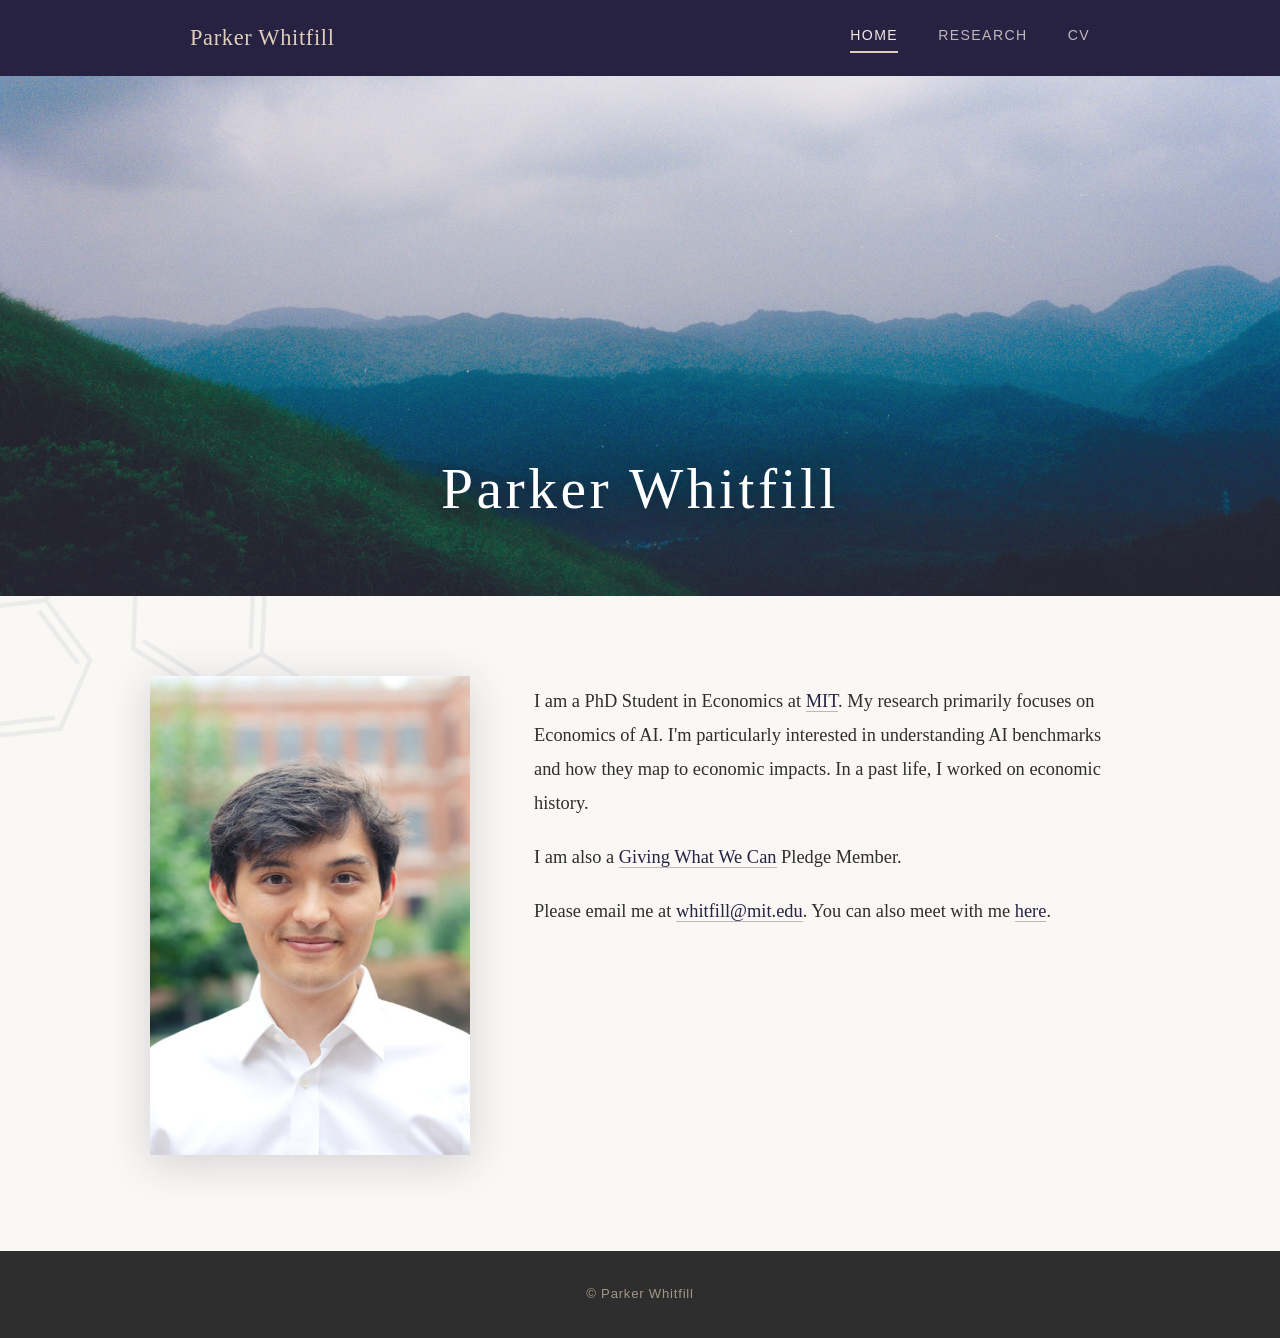
==== index.html @ f24e214f "Initial site: clone of parkerwhitfill.com from Wix to static HTML/CSS Co-Authored-By: Claude Opus 4." ====
<!DOCTYPE html>
<html lang="en">
<head>
    <meta charset="UTF-8">
    <meta name="viewport" content="width=device-width, initial-scale=1.0">
    <title>Parker Whitfill | Economics</title>
    <meta name="description" content="Academic Website of Parker Whitfill. PhD Student MIT.">
    <meta property="og:title" content="Parker Whitfill | Economics">
    <meta property="og:description" content="Academic Website of Parker Whitfill. PhD Student MIT.">
    <meta property="og:url" content="https://www.parkerwhitfill.com">
    <meta property="og:type" content="website">
    <link rel="stylesheet" href="style.css">
</head>
<body>

    <header>
        <div class="header-inner">
            <a href="index.html" class="logo">Parker Whitfill</a>
            <nav>
                <a href="index.html" class="active">Home</a>
                <a href="research.html">Research</a>
                <a href="cv.pdf" target="_blank">CV</a>
            </nav>
        </div>
    </header>

    <section class="hero">
        <img src="images/hero-bg.jpg" alt="Green hills and misty mountains" class="hero-img">
        <div class="hero-overlay"></div>
        <div class="hero-content">
            <h1>Parker Whitfill</h1>
        </div>
    </section>

    <main>
        <section class="about">
            <div class="about-inner">
                <div class="about-photo">
                    <img src="images/headshot.jpg" alt="Parker Whitfill">
                </div>
                <div class="about-text">
                    <p>I am a PhD Student in Economics at <a href="https://economics.mit.edu/" target="_blank">MIT</a>. My research primarily focuses on Economics of AI. I'm particularly interested in understanding AI benchmarks and how they map to economic impacts. In a past life, I worked on economic history.</p>
                    <p>I am also a <a href="https://www.givingwhatwecan.org/" target="_blank">Giving What We Can</a> Pledge Member.</p>
                    <p>Please email me at <a href="mailto:whitfill@mit.edu">whitfill@mit.edu</a>. You can also meet with me <a href="https://calendly.com/parkerwhitfill/30min" target="_blank">here</a>.</p>
                </div>
            </div>
        </section>
    </main>

    <footer>
        <div class="footer-inner">
            <p>&copy; Parker Whitfill</p>
        </div>
    </footer>

</body>
</html>
---- style.css ----
/* ===== Reset ===== */
*, *::before, *::after {
    margin: 0;
    padding: 0;
    box-sizing: border-box;
}

:root {
    --primary: #272242;
    --cream: #dfcfba;
    --cream-light: #f1ebe3;
    --bg: #faf8f5;
    --text: #2f2e2e;
    --text-light: #6b6b6b;
    --border: #e0dcd7;
    --footer-bg: #2f2e2e;
}

html {
    scroll-behavior: smooth;
}

body {
    font-family: "Times New Roman", Times, Georgia, serif;
    color: var(--text);
    background: var(--bg);
    background-image: url('images/page-bg.png');
    background-size: cover;
    background-attachment: fixed;
    background-position: center;
    line-height: 1.75;
    min-height: 100vh;
    display: flex;
    flex-direction: column;
}

a {
    color: var(--primary);
    text-decoration: none;
    transition: color 0.25s ease, opacity 0.25s ease;
}

a:hover {
    opacity: 0.7;
}

/* ===== Header ===== */
header {
    background: var(--primary);
    position: sticky;
    top: 0;
    z-index: 100;
}

.header-inner {
    max-width: 980px;
    margin: 0 auto;
    padding: 1.15rem 2.5rem;
    display: flex;
    justify-content: space-between;
    align-items: center;
}

.logo {
    color: var(--cream) !important;
    font-size: 1.4rem;
    font-weight: normal;
    letter-spacing: 0.03em;
}

.logo:hover {
    opacity: 0.85 !important;
}

nav {
    display: flex;
    gap: 2.5rem;
}

nav a {
    color: rgba(241, 235, 227, 0.75);
    font-family: Helvetica, Arial, sans-serif;
    font-size: 0.88rem;
    letter-spacing: 0.1em;
    text-transform: uppercase;
    padding-bottom: 4px;
    border-bottom: 2px solid transparent;
    transition: color 0.25s ease, border-color 0.25s ease;
}

nav a:hover {
    color: var(--cream-light);
    opacity: 1;
    border-bottom-color: rgba(223, 207, 186, 0.4);
}

nav a.active {
    color: var(--cream-light);
    border-bottom-color: var(--cream);
}

/* ===== Hero ===== */
.hero {
    position: relative;
    width: 100%;
    height: 520px;
    overflow: hidden;
}

.hero-img {
    position: absolute;
    inset: 0;
    width: 100%;
    height: 100%;
    object-fit: cover;
    object-position: center 40%;
}

.hero-overlay {
    position: absolute;
    inset: 0;
    background: linear-gradient(
        to bottom,
        rgba(39, 34, 62, 0.10) 0%,
        rgba(39, 34, 62, 0.40) 100%
    );
}

.hero-content {
    position: absolute;
    inset: 0;
    display: flex;
    align-items: flex-end;
    justify-content: center;
    padding-bottom: 3.5rem;
    z-index: 1;
}

.hero h1 {
    color: #fff;
    font-size: 3.6rem;
    font-weight: normal;
    letter-spacing: 0.06em;
    text-shadow: 0 2px 20px rgba(0, 0, 0, 0.35);
}

/* ===== About ===== */
.about {
    padding: 5rem 2.5rem 6rem;
}

.about-inner {
    max-width: 980px;
    margin: 0 auto;
    display: grid;
    grid-template-columns: 320px 1fr;
    gap: 4rem;
    align-items: start;
}

.about-photo img {
    width: 100%;
    display: block;
    box-shadow: 0 8px 40px rgba(39, 34, 62, 0.18);
}

.about-text {
    padding-top: 0.5rem;
}

.about-text p {
    font-size: 1.15rem;
    margin-bottom: 1.25rem;
    color: var(--text);
    line-height: 1.85;
}

.about-text a {
    color: var(--primary);
    border-bottom: 1px solid rgba(39, 34, 62, 0.3);
    transition: border-color 0.25s ease;
}

.about-text a:hover {
    border-bottom-color: var(--primary);
    opacity: 1;
}

/* ===== Research Page ===== */
.research-page {
    flex: 1;
}

.research-layout {
    max-width: 980px;
    margin: 0 auto;
    display: grid;
    grid-template-columns: 340px 1fr;
    gap: 4rem;
    padding: 4.5rem 2.5rem 6rem;
    align-items: start;
}

.sidebar-image {
    width: 100%;
    display: block;
    box-shadow: 0 8px 40px rgba(39, 34, 62, 0.15);
}

.research-content h1 {
    font-size: 3.2rem;
    font-weight: normal;
    color: var(--primary);
    margin-bottom: 3rem;
    letter-spacing: 0.03em;
}

.research-category {
    margin-bottom: 3rem;
}

.research-category h2 {
    font-size: 1.25rem;
    font-weight: normal;
    color: var(--primary);
    letter-spacing: 0.1em;
    text-transform: uppercase;
    margin-bottom: 1.5rem;
    padding-bottom: 0.6rem;
    border-bottom: 1px solid var(--border);
}

.paper {
    margin-bottom: 2.25rem;
}

.paper:last-child {
    margin-bottom: 0;
}

.paper h3 {
    font-size: 1.12rem;
    font-weight: bold;
    color: var(--text);
    margin-bottom: 0.25rem;
    line-height: 1.5;
}

.paper .authors {
    font-size: 0.95rem;
    color: var(--text-light);
    font-style: italic;
    margin-bottom: 0.15rem;
}

.paper .venue {
    font-size: 0.93rem;
    color: var(--text-light);
    margin-bottom: 0.5rem;
}

.paper-links {
    display: flex;
    flex-wrap: wrap;
    gap: 0.6rem;
    margin-top: 0.6rem;
}

.paper-links a {
    font-family: Helvetica, Arial, sans-serif;
    font-size: 0.8rem;
    color: var(--primary);
    padding: 0.32rem 0.9rem;
    border: 1px solid var(--primary);
    letter-spacing: 0.03em;
    transition: background 0.25s ease, color 0.25s ease;
}

.paper-links a:hover {
    background: var(--primary);
    color: var(--cream-light);
    opacity: 1;
}

/* ===== Footer ===== */
footer {
    margin-top: auto;
    background: var(--footer-bg);
    padding: 2rem 2.5rem;
    text-align: center;
}

footer p {
    color: var(--cream);
    font-family: Helvetica, Arial, sans-serif;
    font-size: 0.82rem;
    letter-spacing: 0.06em;
    opacity: 0.65;
}

/* ===== Responsive ===== */
@media (max-width: 820px) {
    .header-inner {
        flex-direction: column;
        gap: 0.75rem;
        padding: 1rem 1.5rem;
    }

    nav {
        gap: 1.75rem;
    }

    .hero {
        height: 360px;
    }

    .hero h1 {
        font-size: 2.5rem;
    }

    .about {
        padding: 3rem 1.5rem 4rem;
    }

    .about-inner {
        grid-template-columns: 1fr;
        gap: 2.5rem;
    }

    .about-photo {
        max-width: 280px;
    }

    .research-layout {
        grid-template-columns: 1fr;
        gap: 2.5rem;
        padding: 3rem 1.5rem 4rem;
    }

    .sidebar-image {
        max-width: 280px;
    }

    .research-content h1 {
        font-size: 2.5rem;
    }
}

@media (max-width: 480px) {
    .hero {
        height: 280px;
    }

    .hero h1 {
        font-size: 2rem;
        padding-bottom: 2rem;
    }

    nav a {
        font-size: 0.82rem;
        letter-spacing: 0.06em;
    }

    nav {
        gap: 1.25rem;
    }

    .about-text p {
        font-size: 1.05rem;
    }

    .about-photo {
        max-width: 240px;
    }

    .sidebar-image {
        max-width: 240px;
    }
}
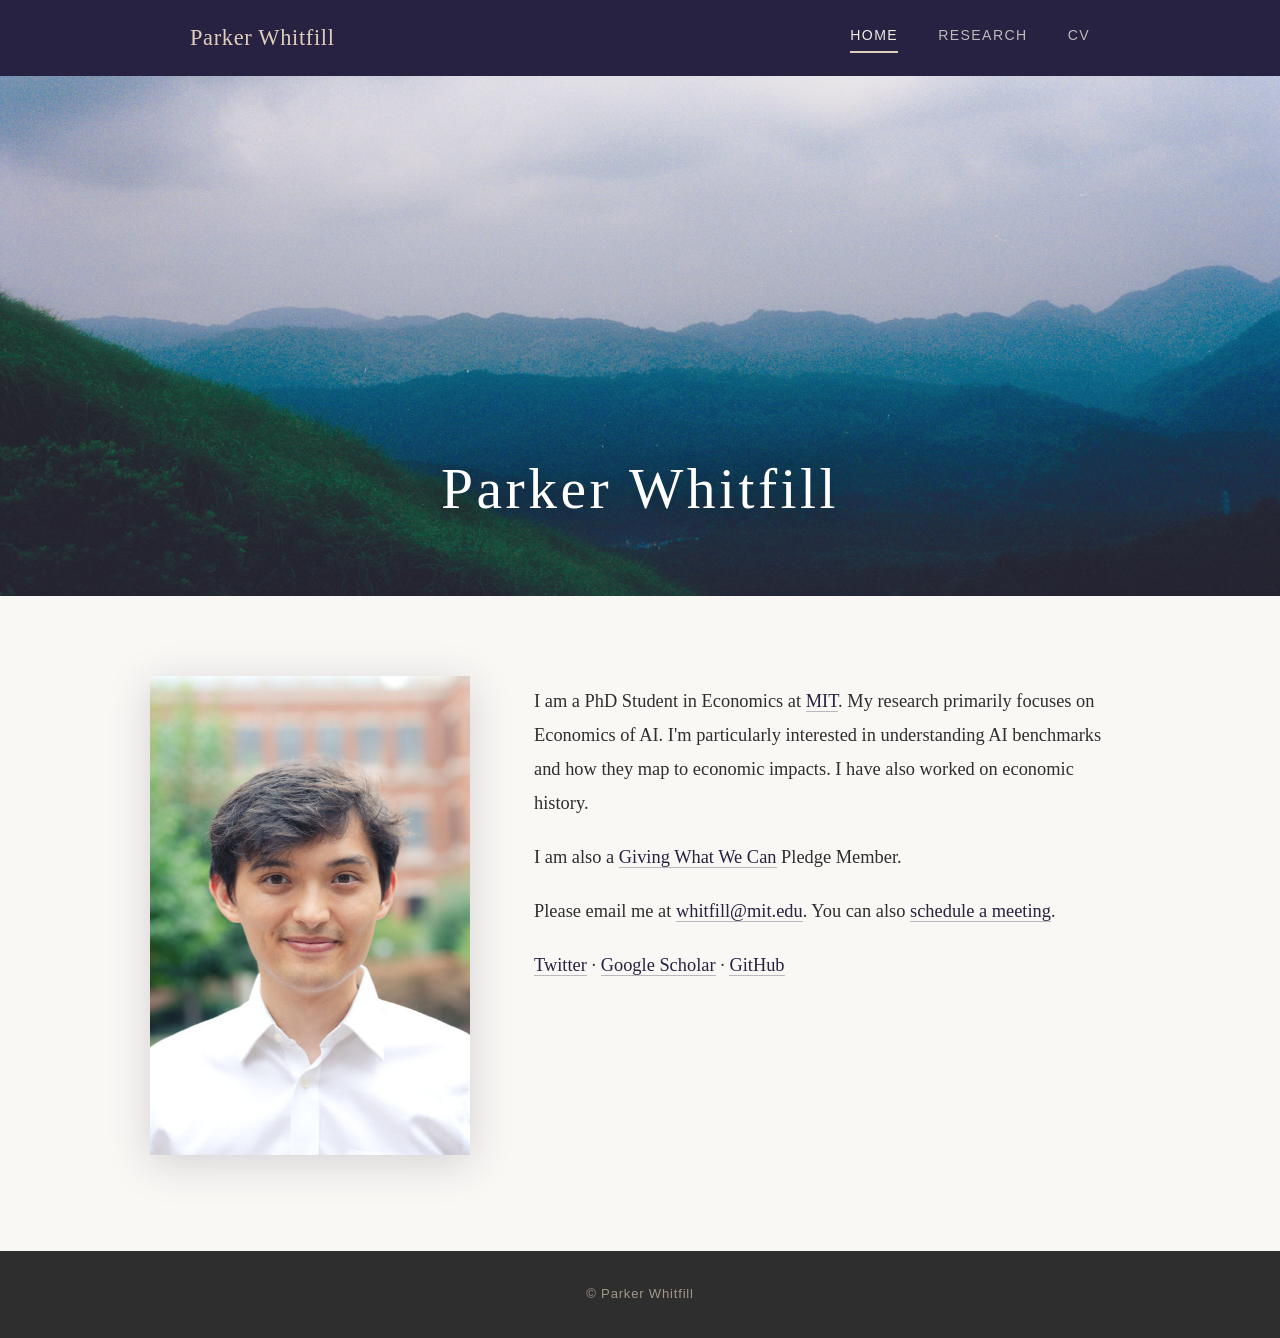
==== commit 2853d232: "Update site: add social links, og:image, SWE-bench paper, and cleanup - Add og:image and Twitter car" ====
--- a/index.html
+++ b/index.html
@@ -9,6 +9,10 @@
     <meta property="og:description" content="Academic Website of Parker Whitfill. PhD Student MIT.">
     <meta property="og:url" content="https://www.parkerwhitfill.com">
     <meta property="og:type" content="website">
+    <meta property="og:image" content="https://www.parkerwhitfill.com/images/headshot.jpg">
+    <meta name="twitter:card" content="summary">
+    <meta name="twitter:site" content="@whitfill_parker">
+    <meta name="twitter:image" content="https://www.parkerwhitfill.com/images/headshot.jpg">
     <link rel="stylesheet" href="style.css">
 </head>
 <body>
@@ -39,9 +43,14 @@
                     <img src="images/headshot.jpg" alt="Parker Whitfill">
                 </div>
                 <div class="about-text">
-                    <p>I am a PhD Student in Economics at <a href="https://economics.mit.edu/" target="_blank">MIT</a>. My research primarily focuses on Economics of AI. I'm particularly interested in understanding AI benchmarks and how they map to economic impacts. In a past life, I worked on economic history.</p>
+                    <p>I am a PhD Student in Economics at <a href="https://economics.mit.edu/" target="_blank">MIT</a>. My research primarily focuses on Economics of AI. I'm particularly interested in understanding AI benchmarks and how they map to economic impacts. I have also worked on economic history.</p>
                     <p>I am also a <a href="https://www.givingwhatwecan.org/" target="_blank">Giving What We Can</a> Pledge Member.</p>
-                    <p>Please email me at <a href="mailto:whitfill@mit.edu">whitfill@mit.edu</a>. You can also meet with me <a href="https://calendly.com/parkerwhitfill/30min" target="_blank">here</a>.</p>
+                    <p>Please email me at <a href="mailto:whitfill@mit.edu">whitfill@mit.edu</a>. You can also <a href="https://calendly.com/parkerwhitfill/30min" target="_blank">schedule a meeting</a>.</p>
+                    <p>
+                        <a href="https://x.com/whitfill_parker" target="_blank">Twitter</a> &middot;
+                        <a href="https://scholar.google.com/citations?user=tPrNa7kAAAAJ&hl=en" target="_blank">Google Scholar</a> &middot;
+                        <a href="https://github.com/parkerwhitfill" target="_blank">GitHub</a>
+                    </p>
                 </div>
             </div>
         </section>
--- a/style.css
+++ b/style.css
@@ -24,10 +24,6 @@
     font-family: "Times New Roman", Times, Georgia, serif;
     color: var(--text);
     background: var(--bg);
-    background-image: url('images/page-bg.png');
-    background-size: cover;
-    background-attachment: fixed;
-    background-position: center;
     line-height: 1.75;
     min-height: 100vh;
     display: flex;
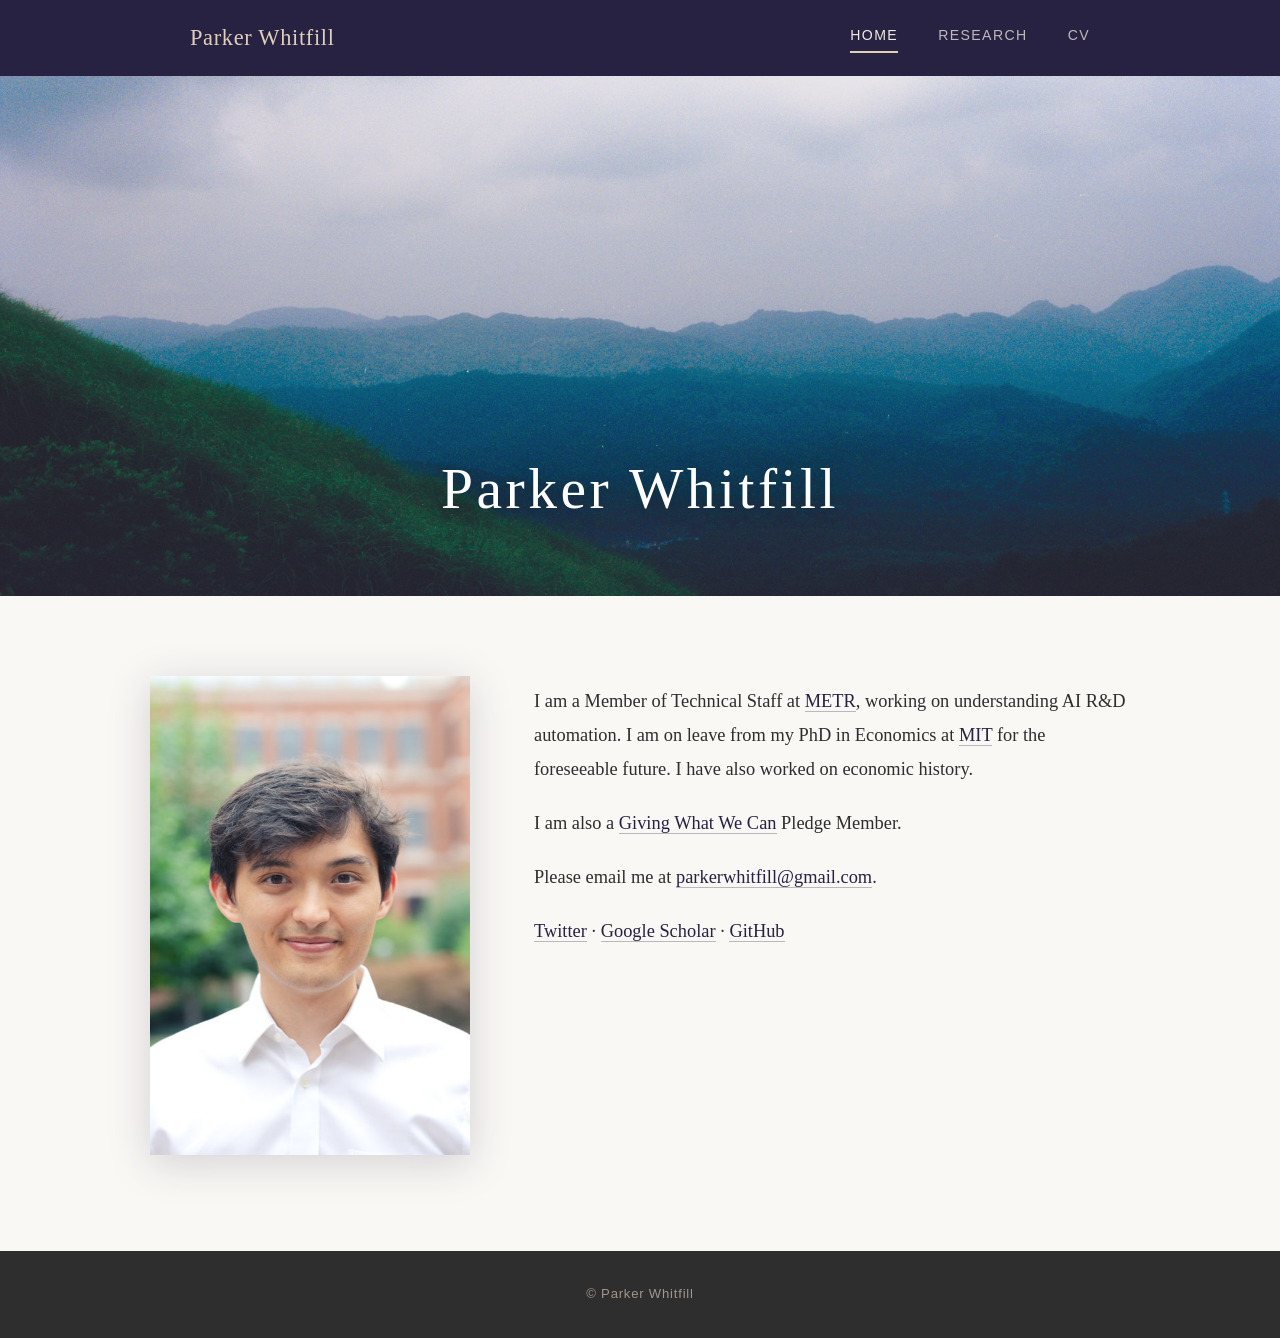
==== commit 98f8cb25: "Update bio for METR role and contact information" ====
--- a/index.html
+++ b/index.html
@@ -3,17 +3,39 @@
 <head>
     <meta charset="UTF-8">
     <meta name="viewport" content="width=device-width, initial-scale=1.0">
-    <title>Parker Whitfill | Economics</title>
-    <meta name="description" content="Academic Website of Parker Whitfill. PhD Student MIT.">
-    <meta property="og:title" content="Parker Whitfill | Economics">
-    <meta property="og:description" content="Academic Website of Parker Whitfill. PhD Student MIT.">
+    <title>Parker Whitfill | METR</title>
+    <meta name="description" content="Parker Whitfill is a Member of Technical Staff at METR working on understanding AI R&amp;D automation.">
+    <meta property="og:title" content="Parker Whitfill | METR">
+    <meta property="og:description" content="Parker Whitfill is a Member of Technical Staff at METR working on understanding AI R&amp;D automation.">
     <meta property="og:url" content="https://www.parkerwhitfill.com">
     <meta property="og:type" content="website">
     <meta property="og:image" content="https://www.parkerwhitfill.com/images/headshot.jpg">
     <meta name="twitter:card" content="summary">
     <meta name="twitter:site" content="@whitfill_parker">
     <meta name="twitter:image" content="https://www.parkerwhitfill.com/images/headshot.jpg">
+    <link rel="canonical" href="https://www.parkerwhitfill.com/">
     <link rel="stylesheet" href="style.css">
+    <script type="application/ld+json">
+    {
+        "@context": "https://schema.org",
+        "@type": "Person",
+        "name": "Parker Whitfill",
+        "url": "https://www.parkerwhitfill.com",
+        "jobTitle": "Member of Technical Staff",
+        "affiliation": {
+            "@type": "Organization",
+            "name": "METR",
+            "url": "https://metr.org/"
+        },
+        "sameAs": [
+            "https://x.com/whitfill_parker",
+            "https://scholar.google.com/citations?user=tPrNa7kAAAAJ&hl=en",
+            "https://github.com/parkerwhitfill"
+        ],
+        "email": "parkerwhitfill@gmail.com",
+        "image": "https://www.parkerwhitfill.com/images/headshot.jpg"
+    }
+    </script>
 </head>
 <body>
 
@@ -22,7 +44,7 @@
             <a href="index.html" class="logo">Parker Whitfill</a>
             <nav>
                 <a href="index.html" class="active">Home</a>
-                <a href="research.html">Research</a>
+                <a href="/research">Research</a>
                 <a href="cv.pdf" target="_blank">CV</a>
             </nav>
         </div>
@@ -43,9 +65,9 @@
                     <img src="images/headshot.jpg" alt="Parker Whitfill">
                 </div>
                 <div class="about-text">
-                    <p>I am a PhD Student in Economics at <a href="https://economics.mit.edu/" target="_blank">MIT</a>. My research primarily focuses on Economics of AI. I'm particularly interested in understanding AI benchmarks and how they map to economic impacts. I have also worked on economic history.</p>
+                    <p>I am a Member of Technical Staff at <a href="https://metr.org/" target="_blank">METR</a>, working on understanding AI R&amp;D automation. I am on leave from my PhD in Economics at <a href="https://economics.mit.edu/" target="_blank">MIT</a> for the foreseeable future. I have also worked on economic history.</p>
                     <p>I am also a <a href="https://www.givingwhatwecan.org/" target="_blank">Giving What We Can</a> Pledge Member.</p>
-                    <p>Please email me at <a href="mailto:whitfill@mit.edu">whitfill@mit.edu</a>. You can also <a href="https://calendly.com/parkerwhitfill/30min" target="_blank">schedule a meeting</a>.</p>
+                    <p>Please email me at <a href="mailto:parkerwhitfill@gmail.com">parkerwhitfill@gmail.com</a>.</p>
                     <p>
                         <a href="https://x.com/whitfill_parker" target="_blank">Twitter</a> &middot;
                         <a href="https://scholar.google.com/citations?user=tPrNa7kAAAAJ&hl=en" target="_blank">Google Scholar</a> &middot;
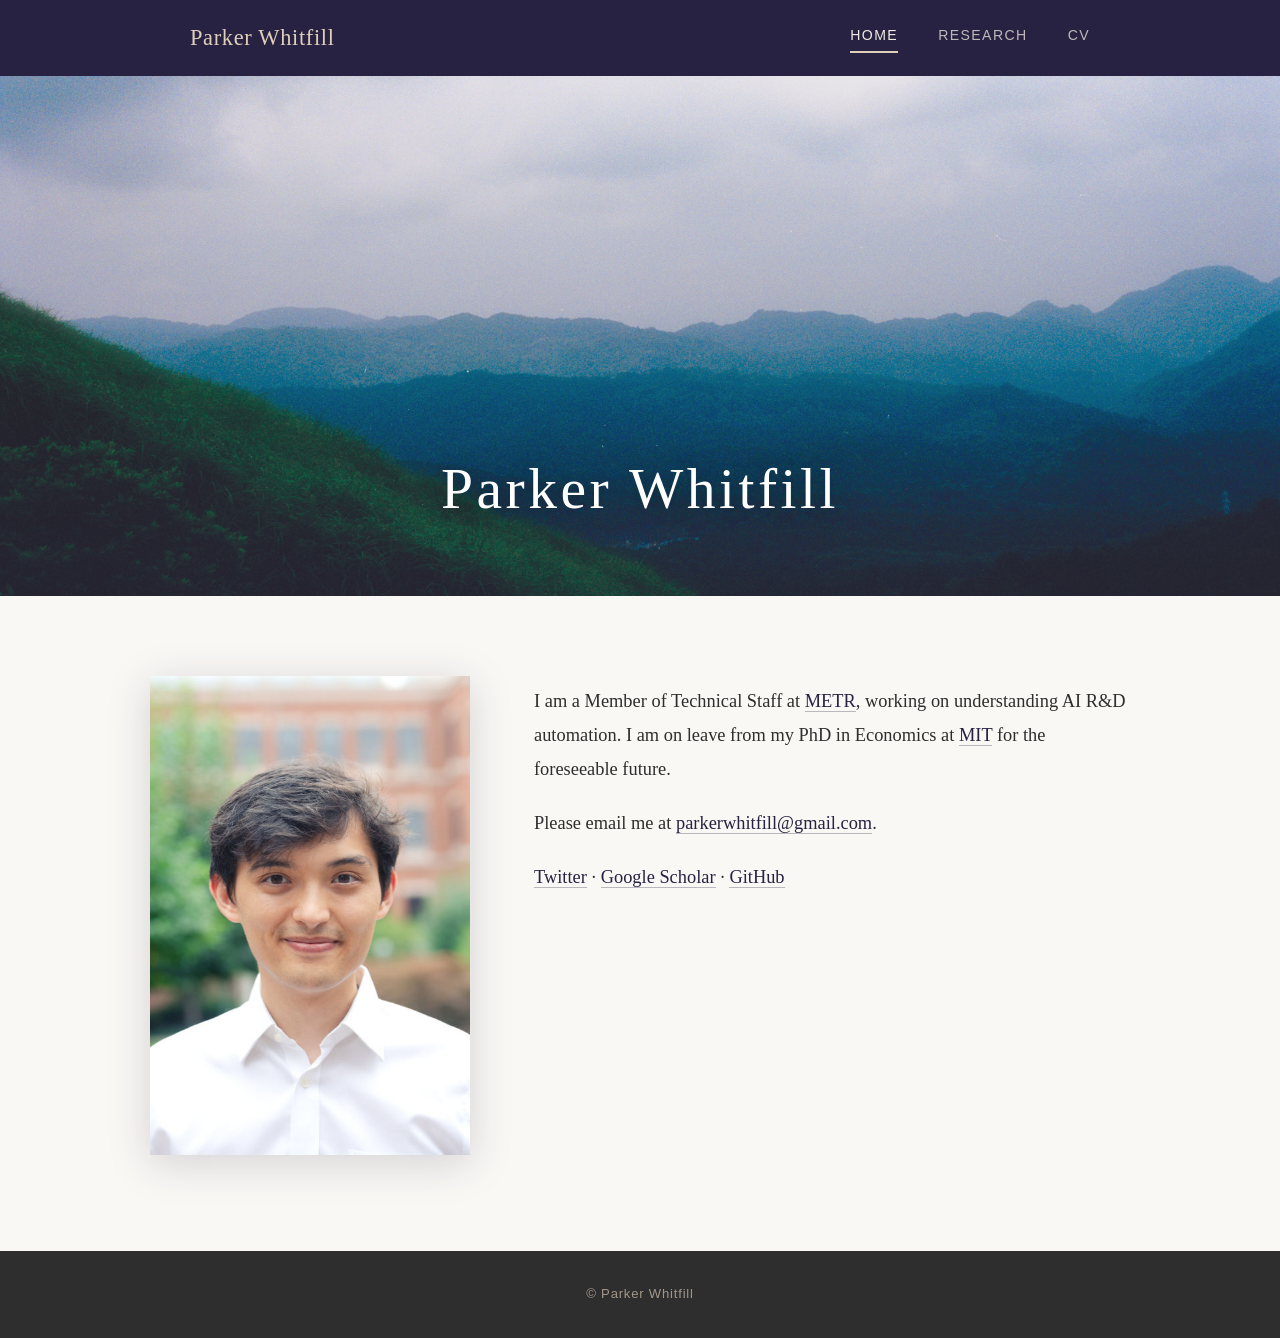
==== commit 68b884b2: "Trim homepage bio" ====
--- a/index.html
+++ b/index.html
@@ -65,8 +65,7 @@
                     <img src="images/headshot.jpg" alt="Parker Whitfill">
                 </div>
                 <div class="about-text">
-                    <p>I am a Member of Technical Staff at <a href="https://metr.org/" target="_blank">METR</a>, working on understanding AI R&amp;D automation. I am on leave from my PhD in Economics at <a href="https://economics.mit.edu/" target="_blank">MIT</a> for the foreseeable future. I have also worked on economic history.</p>
-                    <p>I am also a <a href="https://www.givingwhatwecan.org/" target="_blank">Giving What We Can</a> Pledge Member.</p>
+                    <p>I am a Member of Technical Staff at <a href="https://metr.org/" target="_blank">METR</a>, working on understanding AI R&amp;D automation. I am on leave from my PhD in Economics at <a href="https://economics.mit.edu/" target="_blank">MIT</a> for the foreseeable future.</p>
                     <p>Please email me at <a href="mailto:parkerwhitfill@gmail.com">parkerwhitfill@gmail.com</a>.</p>
                     <p>
                         <a href="https://x.com/whitfill_parker" target="_blank">Twitter</a> &middot;
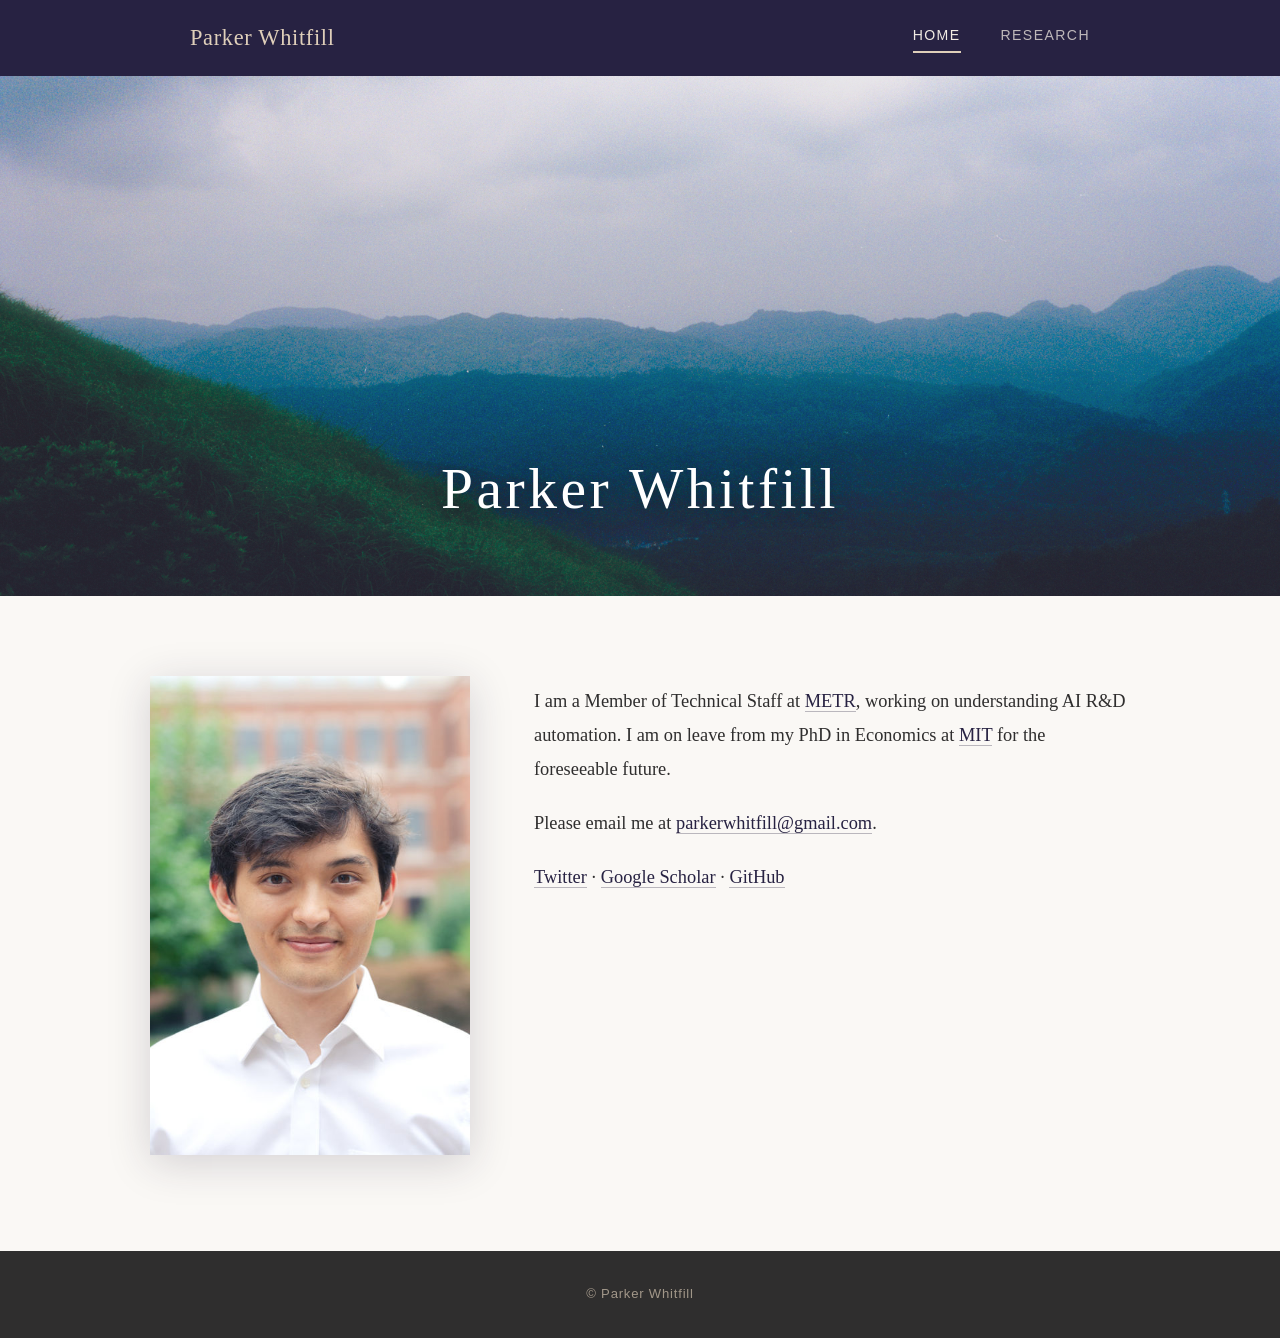
==== commit b318c53d: "Remove CV from website navigation" ====
--- a/index.html
+++ b/index.html
@@ -45,7 +45,6 @@
             <nav>
                 <a href="index.html" class="active">Home</a>
                 <a href="/research">Research</a>
-                <a href="cv.pdf" target="_blank">CV</a>
             </nav>
         </div>
     </header>
